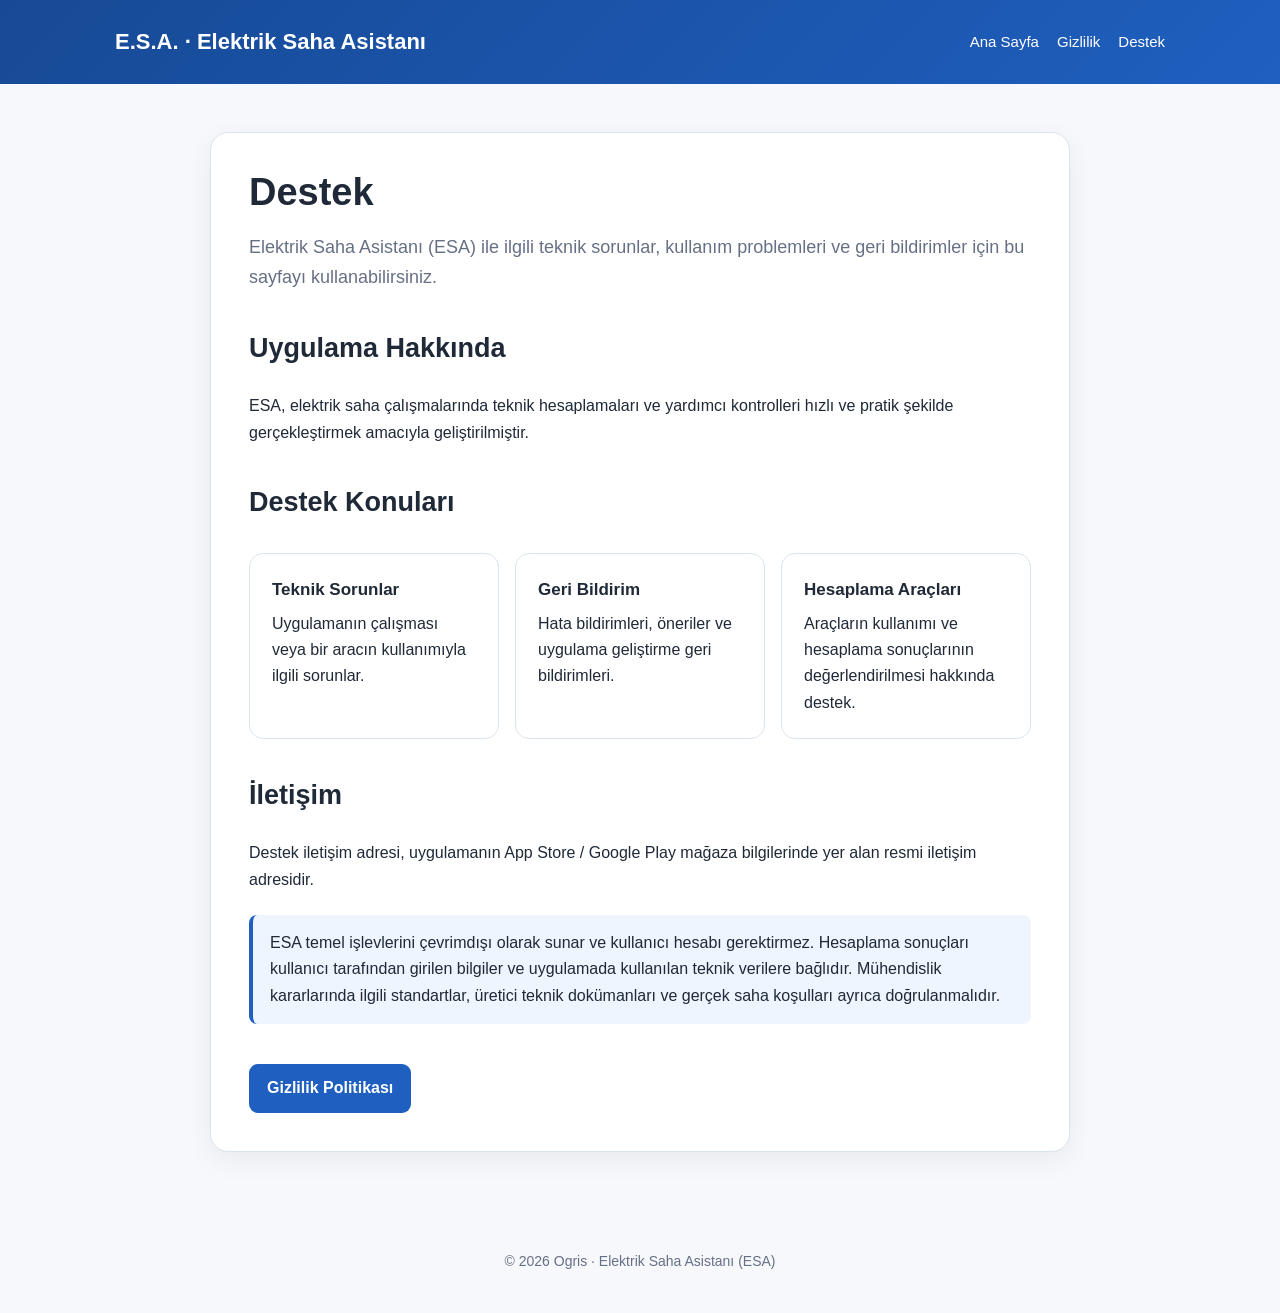
==== docs/destek.html @ c4dd9a49 "Add files via upload" ====
<!doctype html><html lang="tr"><head><meta charset="utf-8"><meta name="viewport" content="width=device-width,initial-scale=1"><title>Destek · ESA</title><meta name="description" content="Elektrik Saha Asistanı (ESA) destek sayfası."><link rel="stylesheet" href="style.css"></head><body><header><div class="nav"><div class="brand">E.S.A. · Elektrik Saha Asistanı</div><nav><a href="index.html">Ana Sayfa</a><a href="gizlilik.html">Gizlilik</a><a href="destek.html">Destek</a></nav></div></header><main class="container"><section class="hero"><h1>Destek</h1><p class="lead">Elektrik Saha Asistanı (ESA) ile ilgili teknik sorunlar, kullanım problemleri ve geri bildirimler için bu sayfayı kullanabilirsiniz.</p><h2>Uygulama Hakkında</h2><p>ESA, elektrik saha çalışmalarında teknik hesaplamaları ve yardımcı kontrolleri hızlı ve pratik şekilde gerçekleştirmek amacıyla geliştirilmiştir.</p><h2>Destek Konuları</h2><div class="card-grid"><div class="card"><strong>Teknik Sorunlar</strong>Uygulamanın çalışması veya bir aracın kullanımıyla ilgili sorunlar.</div><div class="card"><strong>Geri Bildirim</strong>Hata bildirimleri, öneriler ve uygulama geliştirme geri bildirimleri.</div><div class="card"><strong>Hesaplama Araçları</strong>Araçların kullanımı ve hesaplama sonuçlarının değerlendirilmesi hakkında destek.</div></div><h2>İletişim</h2><p>Destek iletişim adresi, uygulamanın App Store / Google Play mağaza bilgilerinde yer alan resmi iletişim adresidir.</p><div class="notice">ESA temel işlevlerini çevrimdışı olarak sunar ve kullanıcı hesabı gerektirmez. Hesaplama sonuçları kullanıcı tarafından girilen bilgiler ve uygulamada kullanılan teknik verilere bağlıdır. Mühendislik kararlarında ilgili standartlar, üretici teknik dokümanları ve gerçek saha koşulları ayrıca doğrulanmalıdır.</div><a class="button" href="gizlilik.html">Gizlilik Politikası</a></section></main><footer>© 2026 Ogris · Elektrik Saha Asistanı (ESA)</footer></body></html>
---- docs/style.css ----
*{box-sizing:border-box}body{margin:0;font-family:Arial,Helvetica,sans-serif;color:#1f2937;background:#f6f8fb;line-height:1.65}header{background:linear-gradient(135deg,#174a96,#1f5fbf);color:#fff;padding:24px 20px}.nav{max-width:1050px;margin:auto;display:flex;align-items:center;justify-content:space-between;gap:20px}.brand{font-size:22px;font-weight:700}nav a{color:#fff;text-decoration:none;margin-left:18px;font-size:15px}.container{max-width:900px;margin:auto;padding:48px 20px 70px}.hero{background:#fff;border:1px solid #dbe3ef;border-radius:18px;padding:38px;box-shadow:0 8px 28px rgba(16,24,40,.06)}h1{font-size:38px;line-height:1.15;margin:0 0 14px}h2{font-size:27px;margin-top:34px}.lead{font-size:18px;color:#667085}.card-grid{display:grid;grid-template-columns:repeat(auto-fit,minmax(220px,1fr));gap:16px;margin-top:28px}.card{background:#fff;border:1px solid #dbe3ef;border-radius:14px;padding:22px}.card strong{display:block;font-size:17px;margin-bottom:7px}.button{display:inline-block;margin:18px 10px 0 0;padding:11px 18px;border-radius:9px;background:#1f5fbf;color:#fff;text-decoration:none;font-weight:700}.notice{background:#eef5ff;border-left:4px solid #1f5fbf;padding:15px 17px;border-radius:8px;margin:22px 0}footer{text-align:center;color:#667085;padding:28px 20px 40px;font-size:14px}@media(max-width:700px){.nav{align-items:flex-start;flex-direction:column}nav a{margin:0 14px 0 0}.hero{padding:25px}h1{font-size:31px}}
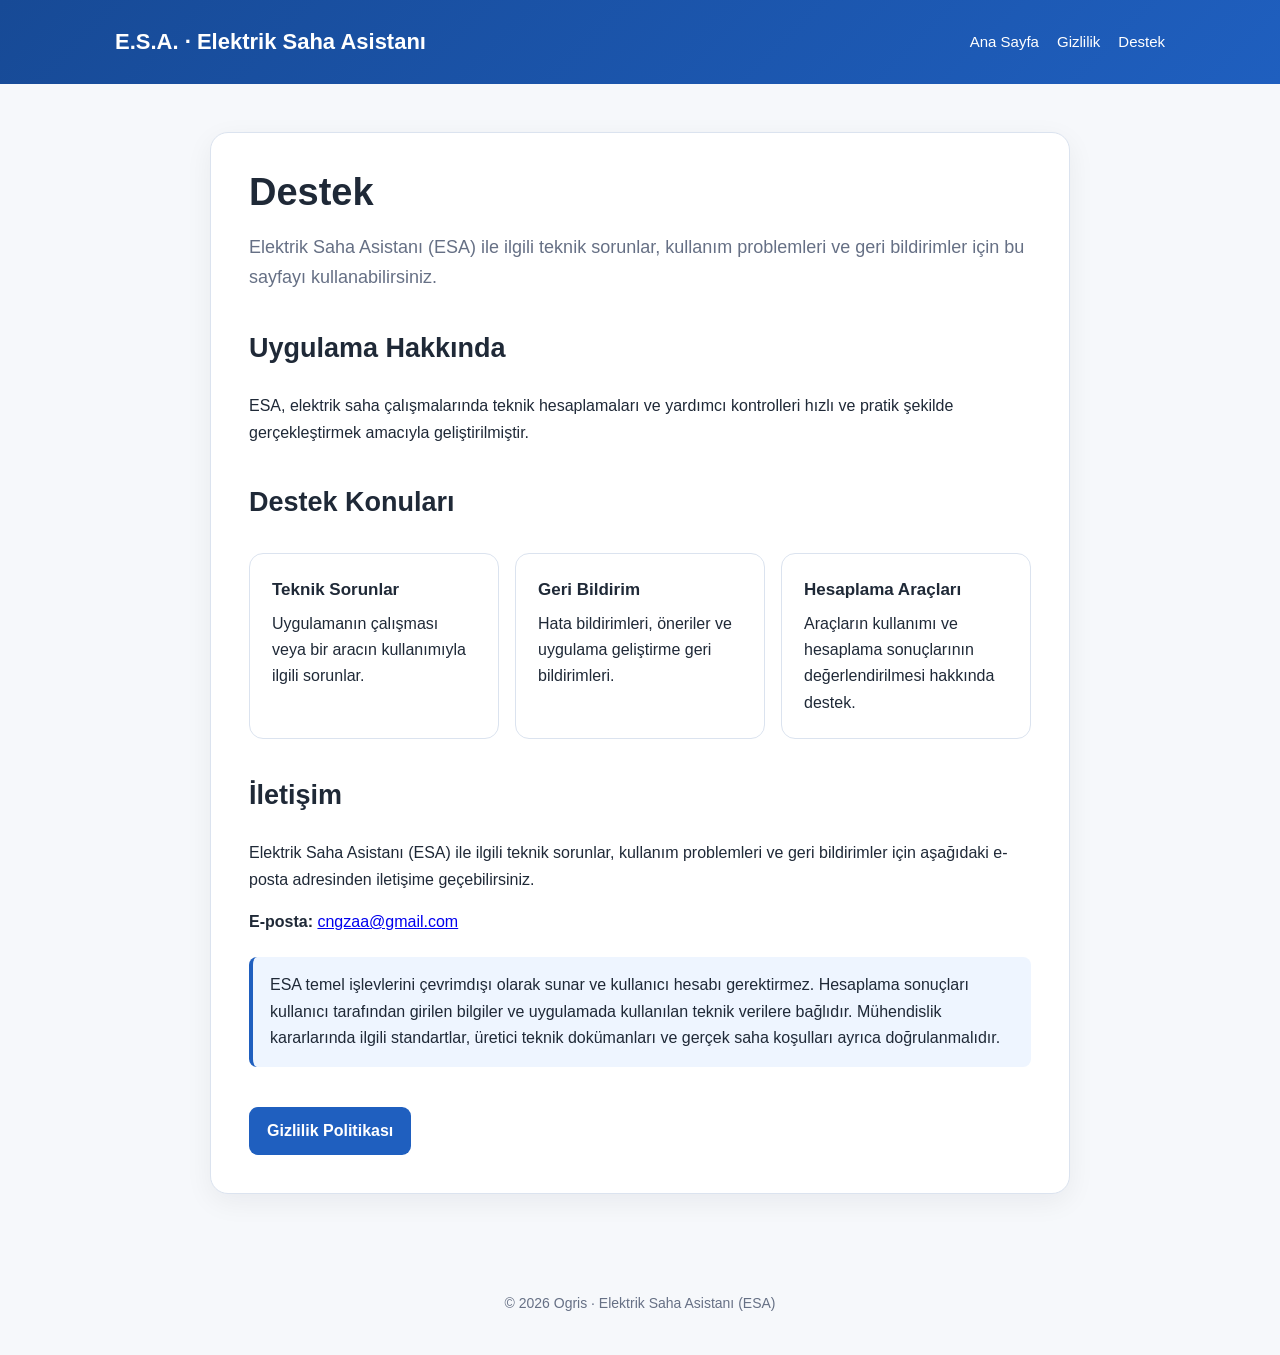
==== commit 9767d4ff: "Update destek.html" ====
--- a/docs/destek.html
+++ b/docs/destek.html
@@ -1 +1,13 @@
-<!doctype html><html lang="tr"><head><meta charset="utf-8"><meta name="viewport" content="width=device-width,initial-scale=1"><title>Destek · ESA</title><meta name="description" content="Elektrik Saha Asistanı (ESA) destek sayfası."><link rel="stylesheet" href="style.css"></head><body><header><div class="nav"><div class="brand">E.S.A. · Elektrik Saha Asistanı</div><nav><a href="index.html">Ana Sayfa</a><a href="gizlilik.html">Gizlilik</a><a href="destek.html">Destek</a></nav></div></header><main class="container"><section class="hero"><h1>Destek</h1><p class="lead">Elektrik Saha Asistanı (ESA) ile ilgili teknik sorunlar, kullanım problemleri ve geri bildirimler için bu sayfayı kullanabilirsiniz.</p><h2>Uygulama Hakkında</h2><p>ESA, elektrik saha çalışmalarında teknik hesaplamaları ve yardımcı kontrolleri hızlı ve pratik şekilde gerçekleştirmek amacıyla geliştirilmiştir.</p><h2>Destek Konuları</h2><div class="card-grid"><div class="card"><strong>Teknik Sorunlar</strong>Uygulamanın çalışması veya bir aracın kullanımıyla ilgili sorunlar.</div><div class="card"><strong>Geri Bildirim</strong>Hata bildirimleri, öneriler ve uygulama geliştirme geri bildirimleri.</div><div class="card"><strong>Hesaplama Araçları</strong>Araçların kullanımı ve hesaplama sonuçlarının değerlendirilmesi hakkında destek.</div></div><h2>İletişim</h2><p>Destek iletişim adresi, uygulamanın App Store / Google Play mağaza bilgilerinde yer alan resmi iletişim adresidir.</p><div class="notice">ESA temel işlevlerini çevrimdışı olarak sunar ve kullanıcı hesabı gerektirmez. Hesaplama sonuçları kullanıcı tarafından girilen bilgiler ve uygulamada kullanılan teknik verilere bağlıdır. Mühendislik kararlarında ilgili standartlar, üretici teknik dokümanları ve gerçek saha koşulları ayrıca doğrulanmalıdır.</div><a class="button" href="gizlilik.html">Gizlilik Politikası</a></section></main><footer>© 2026 Ogris · Elektrik Saha Asistanı (ESA)</footer></body></html>+<!doctype html><html lang="tr"><head><meta charset="utf-8"><meta name="viewport" content="width=device-width,initial-scale=1"><title>Destek · ESA</title><meta name="description" content="Elektrik Saha Asistanı (ESA) destek sayfası."><link rel="stylesheet" href="style.css"></head><body><header><div class="nav"><div class="brand">E.S.A. · Elektrik Saha Asistanı</div><nav><a href="index.html">Ana Sayfa</a><a href="gizlilik.html">Gizlilik</a><a href="destek.html">Destek</a></nav></div></header><main class="container"><section class="hero"><h1>Destek</h1><p class="lead">Elektrik Saha Asistanı (ESA) ile ilgili teknik sorunlar, kullanım problemleri ve geri bildirimler için bu sayfayı kullanabilirsiniz.</p><h2>Uygulama Hakkında</h2><p>ESA, elektrik saha çalışmalarında teknik hesaplamaları ve yardımcı kontrolleri hızlı ve pratik şekilde gerçekleştirmek amacıyla geliştirilmiştir.</p><h2>Destek Konuları</h2><div class="card-grid"><div class="card"><strong>Teknik Sorunlar</strong>Uygulamanın çalışması veya bir aracın kullanımıyla ilgili sorunlar.</div><div class="card"><strong>Geri Bildirim</strong>Hata bildirimleri, öneriler ve uygulama geliştirme geri bildirimleri.</div><div class="card"><strong>Hesaplama Araçları</strong>Araçların kullanımı ve hesaplama sonuçlarının değerlendirilmesi hakkında destek.</div></div><h2>İletişim</h2>
+
+<p>
+Elektrik Saha Asistanı (ESA) ile ilgili teknik sorunlar, kullanım problemleri
+ve geri bildirimler için aşağıdaki e-posta adresinden iletişime geçebilirsiniz.
+</p>
+
+<p>
+<strong>E-posta:</strong>
+<a href="mailto:cngzaa@gmail.com">
+cngzaa@gmail.com
+</a>
+</p></p><div class="notice">ESA temel işlevlerini çevrimdışı olarak sunar ve kullanıcı hesabı gerektirmez. Hesaplama sonuçları kullanıcı tarafından girilen bilgiler ve uygulamada kullanılan teknik verilere bağlıdır. Mühendislik kararlarında ilgili standartlar, üretici teknik dokümanları ve gerçek saha koşulları ayrıca doğrulanmalıdır.</div><a class="button" href="gizlilik.html">Gizlilik Politikası</a></section></main><footer>© 2026 Ogris · Elektrik Saha Asistanı (ESA)</footer></body></html>
